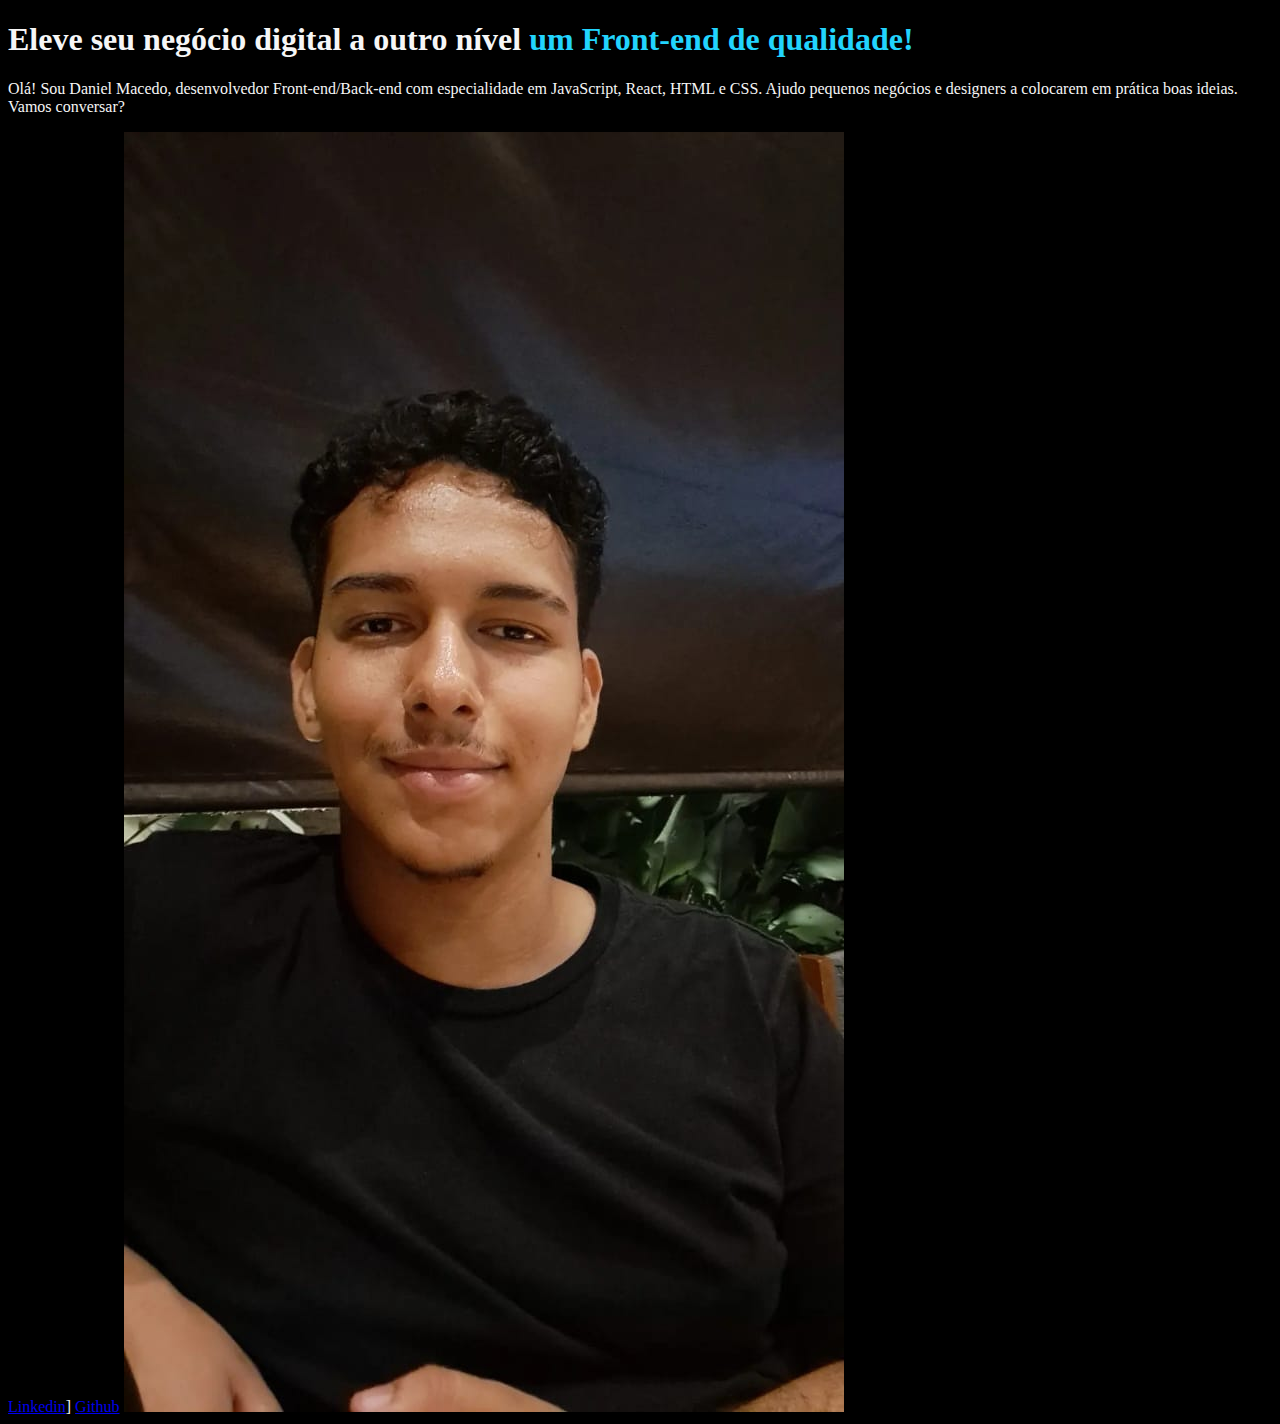
==== Portifolio/index.html @ 117e0e59 "Atualização de projetos" ====
<!DOCTYPE html>
<html lang="pt-br">
<head>
    <meta charset="UTF-8">
    <meta http-equiv="X-UA-Compatible" content="IE=edge">
    <meta name="viewport" content="width=device-width, initial-scale=1.0">
    <title>Portifolio</title>
    <link rel="stylesheet" href="style.css"> 
</head>
<body>
    <header></header>
    <main>
        <h1>Eleve seu negócio digital a outro nível <strong>um Front-end de qualidade!</strong></h1>
        <p>Olá! Sou Daniel Macedo, desenvolvedor Front-end/Back-end com especialidade em JavaScript, React, HTML e CSS. Ajudo pequenos negócios e designers a colocarem em prática boas ideias. Vamos conversar?</p>
        <a href="http://www.linkedin.com/in/daniel-de-souza-sobrinho-macedo">Linkedin</a>]
        <a href="https://github.com/Dani-007">Github</a>
        <img src="fotoEu.jpeg" alt="Foto daniel macedo">
    </main>
    <footer></footer>
</body>
</html>
---- Portifolio/style.css ----
body {
    background-color: #000000;
    color: #f6f6f6; 
 }
 strong {
    color: #22d4fd;
 }
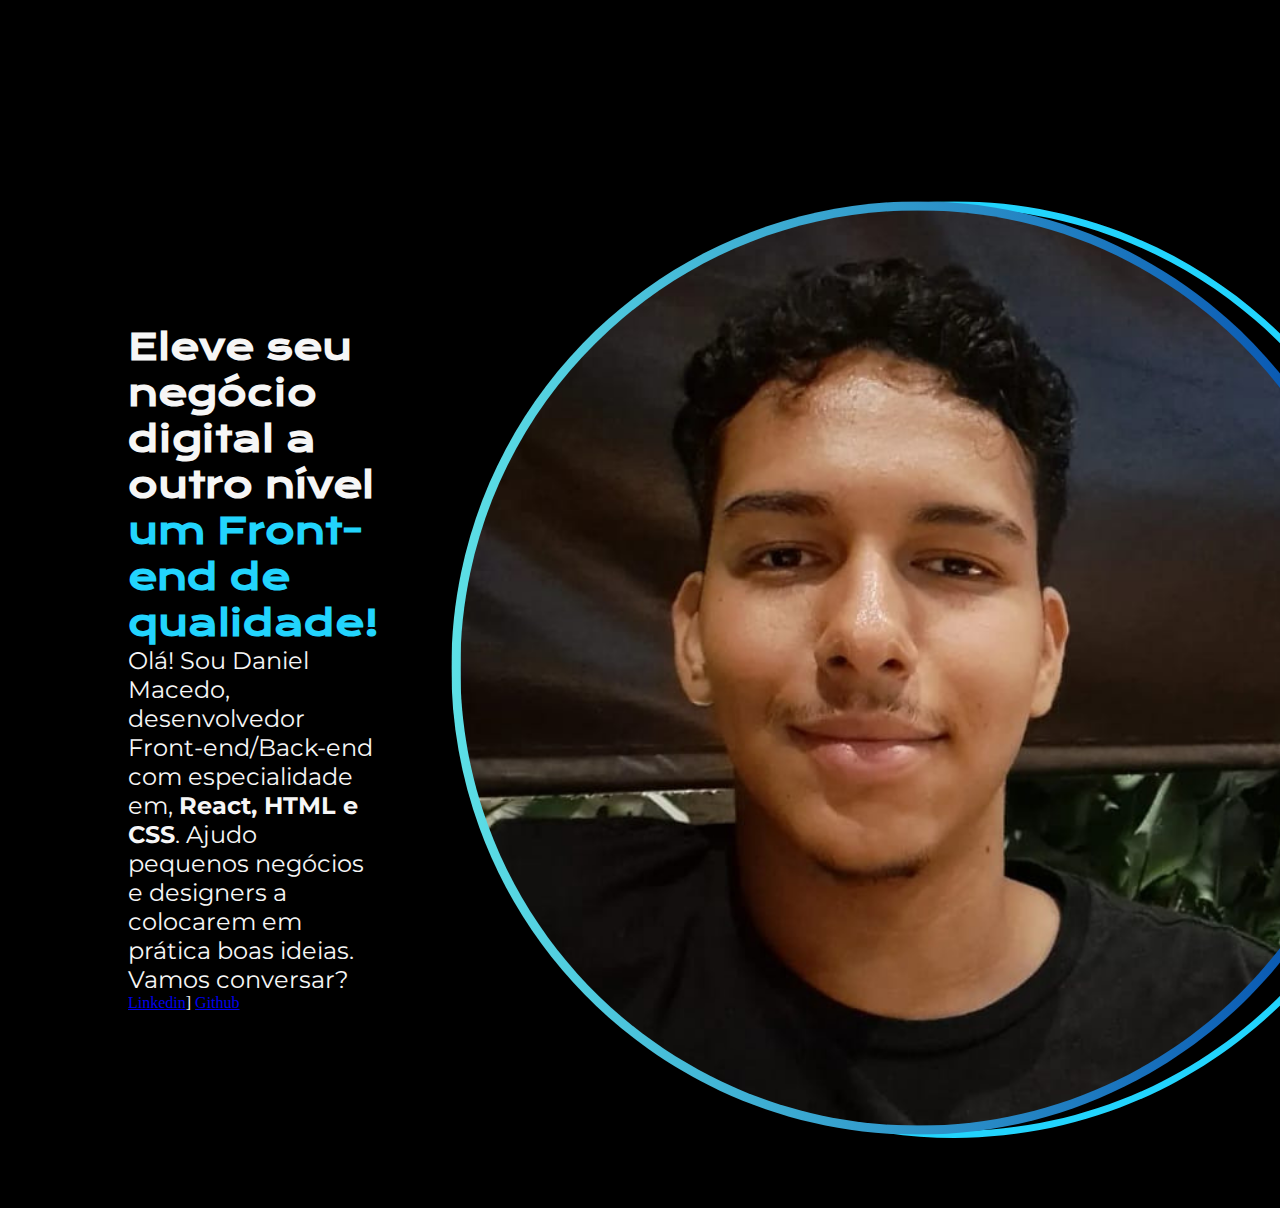
==== commit 4599063c: "avanço na estilização da pagina com css" ====
--- a/Portifolio/index.html
+++ b/Portifolio/index.html
@@ -9,12 +9,14 @@
 </head>
 <body>
     <header></header>
-    <main>
-        <h1>Eleve seu negócio digital a outro nível <strong>um Front-end de qualidade!</strong></h1>
-        <p>Olá! Sou Daniel Macedo, desenvolvedor Front-end/Back-end com especialidade em JavaScript, React, HTML e CSS. Ajudo pequenos negócios e designers a colocarem em prática boas ideias. Vamos conversar?</p>
+    <main class="apresentacao">
+        <section class="apresentacao__conteudo">
+        <h1 class="apresentacao__conteudo__titulo">Eleve seu negócio digital a outro nível <strong class="titulo-destaque">um Front-end de qualidade!</strong></h1>
+        <p class="apresentacao__conteudo__paragrafo">Olá! Sou Daniel Macedo, desenvolvedor Front-end/Back-end com especialidade em, <strong>React, HTML e CSS</strong>. Ajudo pequenos negócios e designers a colocarem em prática boas ideias. Vamos conversar?</p>
         <a href="http://www.linkedin.com/in/daniel-de-souza-sobrinho-macedo">Linkedin</a>]
         <a href="https://github.com/Dani-007">Github</a>
-        <img src="fotoEu.jpeg" alt="Foto daniel macedo">
+        </section>
+        <img src="fotoEu.png" alt="Foto daniel macedo">
     </main>
     <footer></footer>
 </body>
--- a/Portifolio/style.css
+++ b/Portifolio/style.css
@@ -1,7 +1,38 @@
+@import url('https://fonts.googleapis.com/css2?family=Krona+One&family=Montserrat:ital,wght@0,100..900;1,100..900&display=swap');
+
+* {
+    margin: 0;
+    padding: 0;
+}
+
 body {
+    height: 100vh;
+    box-sizing: border-box;
     background-color: #000000;
     color: #f6f6f6; 
- }
- strong {
+}
+
+.titulo-destaque {
     color: #22d4fd;
- }+}
+
+.apresentacao {
+    margin: 10%;
+    display: flex;
+    align-items: center;
+    justify-content: space-between;
+}
+
+.apresentacao__conteudo {
+    width: 615px;
+}
+
+.apresentacao__conteudo__titulo{
+    font-size: 36px;
+    font-family: "Krona One", sans-serif;
+}
+
+.apresentacao__conteudo__paragrafo{
+    font-size: 24px;
+    font-family: "Montserrat", sans-serif;
+}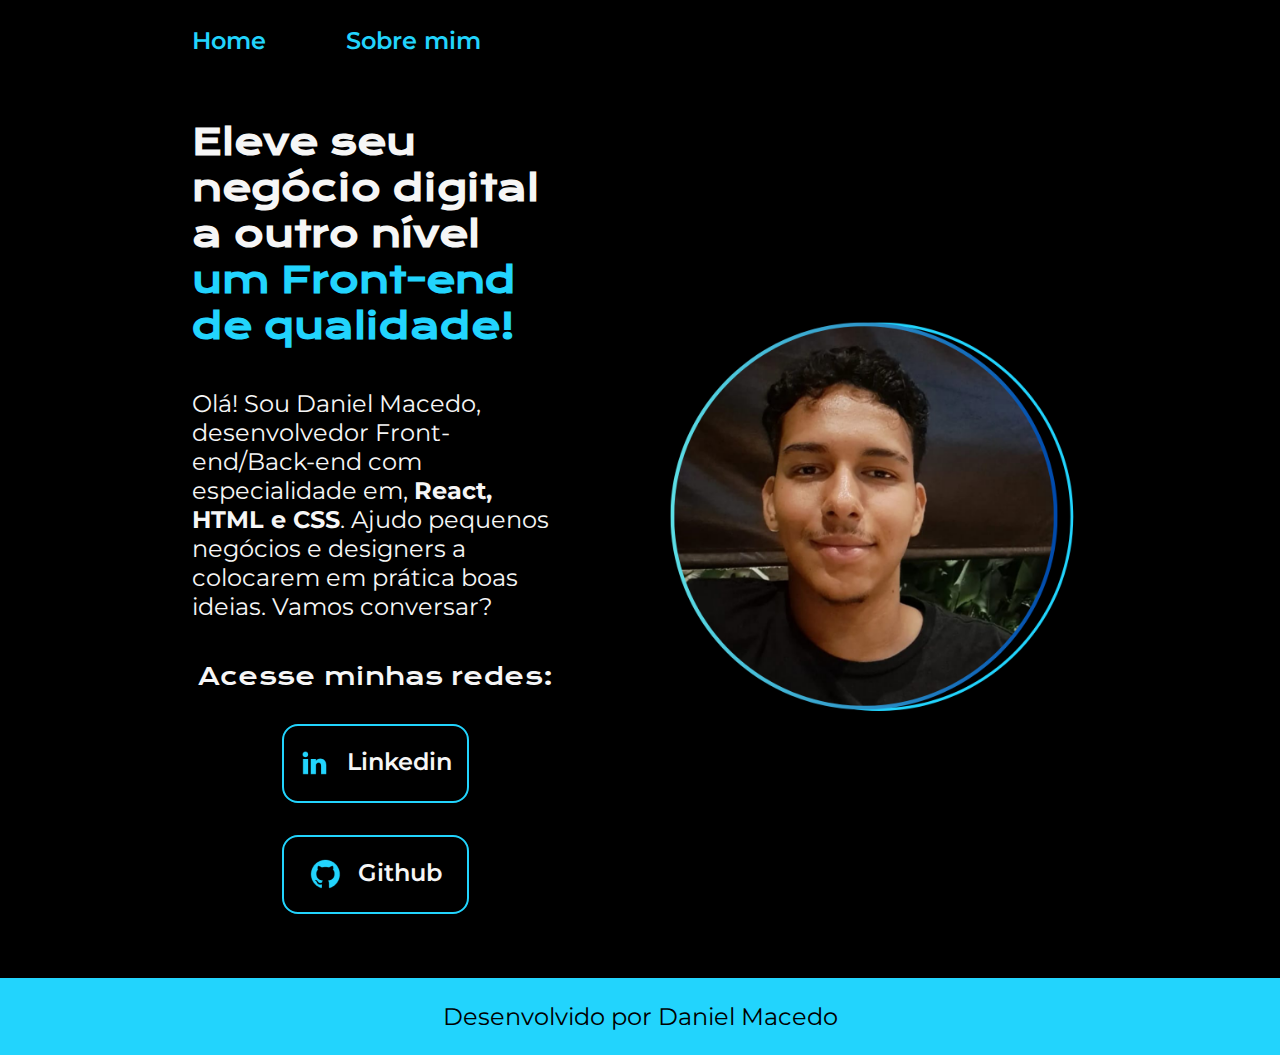
==== commit 7321107f: "responsividade em diferentes telas" ====
--- a/Portifolio/index.html
+++ b/Portifolio/index.html
@@ -1,23 +1,51 @@
 <!DOCTYPE html>
 <html lang="pt-br">
+
 <head>
     <meta charset="UTF-8">
     <meta http-equiv="X-UA-Compatible" content="IE=edge">
     <meta name="viewport" content="width=device-width, initial-scale=1.0">
     <title>Portifolio</title>
-    <link rel="stylesheet" href="style.css"> 
+    <link rel="stylesheet" href="./styles/style.css">
 </head>
+
 <body>
-    <header></header>
+    <header class="cabecalho">
+        <nav class="cabecalho__menu">
+            <a class="cabecalho__menu__link" href="index.html">Home</a>
+            <a class="cabecalho__menu__link" href="about.html">Sobre mim</a>
+        </nav>
+    </header>
     <main class="apresentacao">
         <section class="apresentacao__conteudo">
-        <h1 class="apresentacao__conteudo__titulo">Eleve seu negócio digital a outro nível <strong class="titulo-destaque">um Front-end de qualidade!</strong></h1>
-        <p class="apresentacao__conteudo__paragrafo">Olá! Sou Daniel Macedo, desenvolvedor Front-end/Back-end com especialidade em, <strong>React, HTML e CSS</strong>. Ajudo pequenos negócios e designers a colocarem em prática boas ideias. Vamos conversar?</p>
-        <a href="http://www.linkedin.com/in/daniel-de-souza-sobrinho-macedo">Linkedin</a>]
-        <a href="https://github.com/Dani-007">Github</a>
+            <h1 class="apresentacao__conteudo__titulo">
+                Eleve seu negócio digital a outro nível 
+                <strong class="titulo-destaque">
+                    um Front-end de qualidade!
+                </strong>
+            </h1>
+            <p class="apresentacao__conteudo__paragrafo">
+                Olá! Sou Daniel Macedo, desenvolvedor Front-end/Back-end com especialidade em, <strong>React, HTML e CSS</strong>. Ajudo pequenos negócios e designers a colocarem em prática boas ideias. Vamos conversar?
+            </p>
+            <div class="apresentacao__links">
+                <h2 class="apresentacao__links__subtitulo">
+                    Acesse minhas redes:
+                </h2>
+                <a class="apresentacao__links__navegacao" href="http://www.linkedin.com/in/daniel-de-souza-sobrinho-macedo">
+                <img src="./assets/linkedin.png">
+                Linkedin
+                </a>
+                <a class="apresentacao__links__navegacao" href="https://github.com/Dani-007">
+                    <img src="./assets/github.png">
+                    Github
+                </a>
+            </div>
         </section>
-        <img src="fotoEu.png" alt="Foto daniel macedo">
+        <img class="apresentacao__imagem" src="./assets/fotoEu.png" alt="Foto daniel macedo" width="500" height="500">
     </main>
-    <footer></footer>
+    <footer class="rodape">
+        Desenvolvido por Daniel Macedo
+    </footer>
 </body>
+
 </html>--- a/Portifolio/styles/style.css
+++ b/Portifolio/styles/style.css
@@ -0,0 +1,137 @@
+@import url('https://fonts.googleapis.com/css2?family=Krona+One&family=Montserrat:ital,wght@0,100..900;1,100..900&display=swap');
+
+:root{
+    --cor--primaria: #000000;
+    --cor--secundaria: #f6f6f6;
+    --cor--terciaria: #22d4fd; 
+
+    --fonte--primaria: "Krona One", sans-serif;
+    --fonte--secundaria: "Montserrat", sans-serif;
+}
+
+* {
+    margin: 0;
+    padding: 0;
+}
+
+body {
+    /* height: 100vh; */
+    box-sizing: border-box;
+    background-color: var(--cor--primaria);
+    color: var(--cor--secundaria); 
+}
+
+.cabecalho{
+    padding: 2% 0% 0% 15%;
+}
+
+.cabecalho__menu{
+    display: flex;
+    gap: 80px;
+}
+
+.cabecalho__menu__link {
+    font-family: var(--fonte--secundaria);
+    font-size: 1.5rem;
+    font-weight: 600;
+    color: var(--cor--terciaria);
+    text-decoration: none;
+}
+
+.titulo-destaque {
+    color: var(--cor--terciaria);
+}
+
+.apresentacao {
+    padding: 5% 15%;
+    display: flex;
+    align-items: center;
+    justify-content: space-between;
+    gap: 82px;
+}
+
+.apresentacao__conteudo {
+    width: 50%;
+    display: flex;
+    flex-direction: column;
+    gap: 40px;
+}
+
+.apresentacao__conteudo__titulo {
+    font-size: 2.25rem;
+    font-family: var(--fonte--primaria);
+}
+
+.apresentacao__conteudo__paragrafo {
+    font-size: 1.5rem;
+    font-family: var(--fonte--secundaria);
+}
+
+.apresentacao__links {
+    display: flex;
+    flex-direction: column;
+    justify-content: space-between;
+    align-items: center;
+    gap: 32px;
+}
+
+.apresentacao__links__subtitulo {
+    font-family: var(--fonte--primaria);
+    font-weight: 400;
+    font-size: 1.5rem;
+}
+
+.apresentacao__links__navegacao {
+    /* background-color: #22d4fd; */
+    display: flex;
+    justify-content: center;
+    gap: 16px;
+    width: 50%;
+    text-align: center;
+    border: 2px solid var(--cor--terciaria);
+    border-radius: 16px;
+    font-size: 1.5rem;
+    font-weight: 600;
+    padding: 21.5px 0px;
+    text-decoration: none;
+    color: var(--cor--secundaria);
+    font-family: var(--fonte--secundaria)
+}
+
+.apresentacao__links__link:hover {
+    background-color: #272727;
+}
+
+.apresentacao__imagem {
+    width: 50%;
+    height: auto;
+}
+
+.rodape {
+    padding: 24px;
+    color: var(--cor--primaria);
+    background-color: var(--cor--terciaria);
+    text-align: center;
+    font-family: var(--fonte--secundaria);
+    font-size: 1.5rem;
+    font-weight: 400;
+}
+
+@media (max-width: 1200px){
+    .cabecalho {
+        padding: 10%;
+    }
+
+    .cabecalho__menu{
+        justify-content: center;
+    }
+
+    .apresentacao{
+        flex-direction: column-reverse;
+        padding: 5%;
+    }
+    
+    .apresentacao__conteudo {
+        width: auto;
+    }
+}